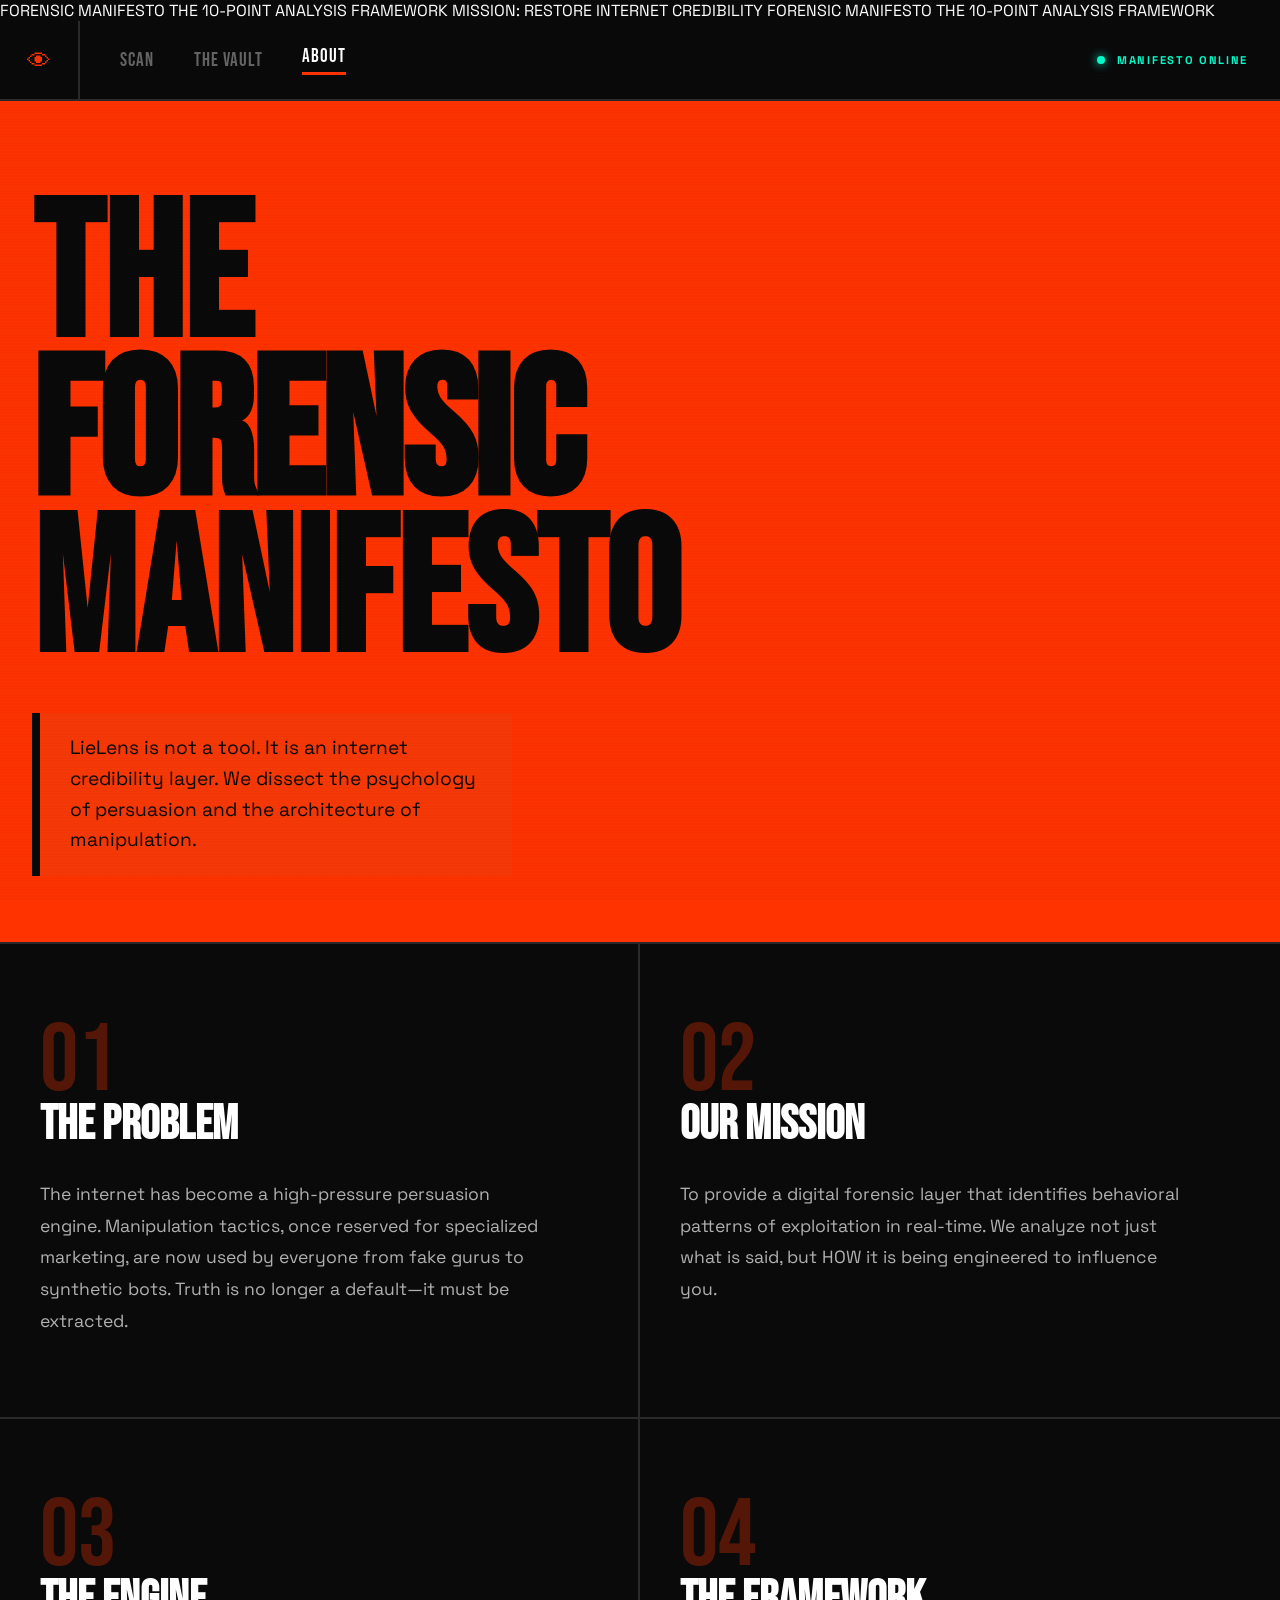
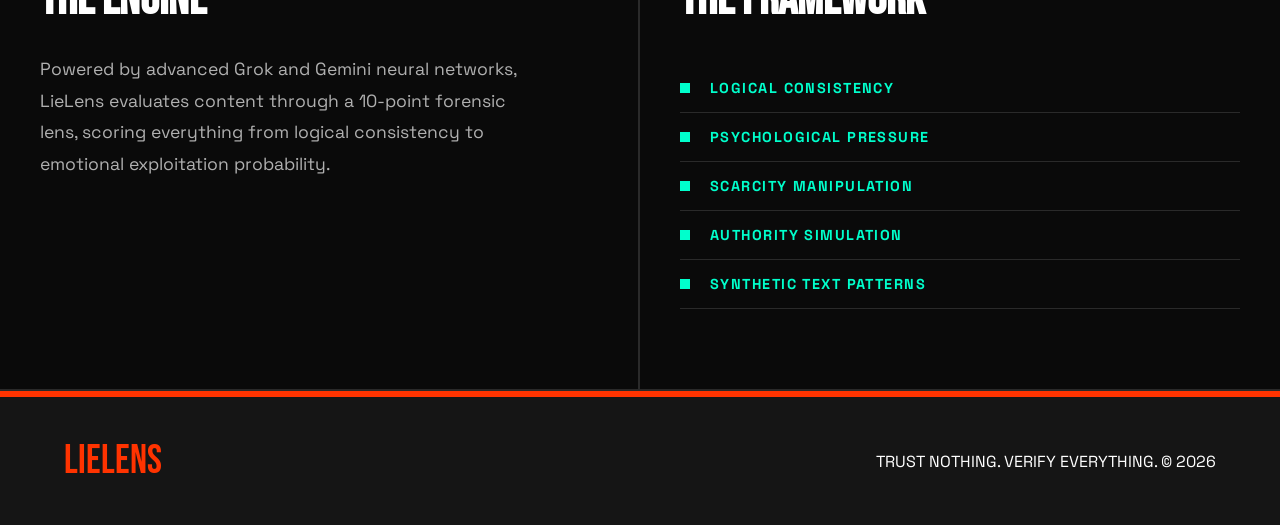
==== static/about.html @ 22c69332 "feat: finalize high-fidelity cyber-brutalist forensic engine v2.0" ====
<!DOCTYPE html>
<html lang="en">
<head>
    <meta charset="UTF-8">
    <meta name="viewport" content="width=device-width, initial-scale=1.0">
    <title>ABOUT | LIELENS Forensic Engine</title>
    <link rel="preconnect" href="https://fonts.googleapis.com">
    <link rel="preconnect" href="https://fonts.gstatic.com" crossorigin>
    <link href="https://fonts.googleapis.com/css2?family=Bebas+Neue&family=Space+Grotesk:wght@400;500;700&display=swap" rel="stylesheet">
    <link rel="stylesheet" href="/static/styles.css">
    <style>
        .manifesto-grid {
            display: grid;
            grid-template-columns: 1fr 1fr;
            border-top: 2px solid var(--border-dim);
        }
        .manifesto-section {
            padding: 80px 40px;
            border-right: 2px solid var(--border-dim);
            border-bottom: 2px solid var(--border-dim);
        }
        .manifesto-section:nth-child(even) {
            border-right: none;
        }
        .section-num {
            font-family: var(--font-display);
            font-size: 6rem;
            line-height: 0.8;
            color: var(--neon-red);
            margin-bottom: 20px;
            opacity: 0.3;
        }
        .section-title {
            font-family: var(--font-display);
            font-size: 3rem;
            line-height: 1;
            margin-bottom: 30px;
            color: var(--text-primary);
        }
        .section-text {
            font-size: 1.1rem;
            line-height: 1.8;
            color: var(--text-secondary);
            max-width: 500px;
        }
        .framework-list {
            margin-top: 40px;
            list-style: none;
        }
        .framework-item {
            padding: 15px 0;
            border-bottom: 1px solid var(--border-dim);
            display: flex;
            gap: 20px;
            align-items: center;
        }
        .item-dot {
            width: 10px;
            height: 10px;
            background: var(--neon-cyan);
        }
        .item-label {
            font-weight: 700;
            letter-spacing: 0.1em;
            font-size: 0.9rem;
            color: var(--neon-cyan);
        }
        .about-hero {
            padding: 100px 32px 60px;
            background: var(--neon-red);
            color: var(--bg-void);
        }
        .about-hero .title-line { color: var(--bg-void); }
        .about-hero .title-outline { -webkit-text-stroke: 3px var(--bg-void); }
        .about-hero .hero-subtitle { border-color: var(--bg-void); color: var(--bg-void); }
    </style>
</head>
<body>

    <!-- TICKER BAR -->
    <div class="ticker-bar">
        <div class="ticker-content">
            <span>FORENSIC MANIFESTO</span>
            <span>THE 10-POINT ANALYSIS FRAMEWORK</span>
            <span>MISSION: RESTORE INTERNET CREDIBILITY</span>
            <span>FORENSIC MANIFESTO</span>
            <span>THE 10-POINT ANALYSIS FRAMEWORK</span>
        </div>
    </div>

    <!-- NAV -->
    <nav class="nav-grid">
        <div class="nav-logo"><span class="logo-icon">👁</span></div>
        <div class="nav-links">
            <a href="/static/index.html" class="nav-link">SCAN</a>
            <a href="/static/vault.html" class="nav-link">THE VAULT</a>
            <a href="/static/about.html" class="nav-link active">ABOUT</a>
        </div>
        <div class="nav-status"><span class="status-dot"></span> MANIFESTO ONLINE</div>
    </nav>

    <!-- HERO -->
    <section class="about-hero">
        <div class="hero-content">
            <h1 class="hero-title">
                <span class="title-line">THE</span>
                <span class="title-line title-outline">FORENSIC</span>
                <span class="title-line">MANIFESTO</span>
            </h1>
            <p class="hero-subtitle">LieLens is not a tool. It is an internet credibility layer. We dissect the psychology of persuasion and the architecture of manipulation.</p>
        </div>
    </section>

    <!-- MANIFESTO GRID -->
    <div class="manifesto-grid">
        
        <div class="manifesto-section">
            <span class="section-num">01</span>
            <h2 class="section-title">THE PROBLEM</h2>
            <p class="section-text">The internet has become a high-pressure persuasion engine. Manipulation tactics, once reserved for specialized marketing, are now used by everyone from fake gurus to synthetic bots. Truth is no longer a default—it must be extracted.</p>
        </div>

        <div class="manifesto-section">
            <span class="section-num">02</span>
            <h2 class="section-title">OUR MISSION</h2>
            <p class="section-text">To provide a digital forensic layer that identifies behavioral patterns of exploitation in real-time. We analyze not just what is said, but HOW it is being engineered to influence you.</p>
        </div>

        <div class="manifesto-section">
            <span class="section-num">03</span>
            <h2 class="section-title">THE ENGINE</h2>
            <p class="section-text">Powered by advanced Grok and Gemini neural networks, LieLens evaluates content through a 10-point forensic lens, scoring everything from logical consistency to emotional exploitation probability.</p>
        </div>

        <div class="manifesto-section">
            <span class="section-num">04</span>
            <h2 class="section-title">THE FRAMEWORK</h2>
            <ul class="framework-list">
                <li class="framework-item"><div class="item-dot"></div><span class="item-label">LOGICAL CONSISTENCY</span></li>
                <li class="framework-item"><div class="item-dot"></div><span class="item-label">PSYCHOLOGICAL PRESSURE</span></li>
                <li class="framework-item"><div class="item-dot"></div><span class="item-label">SCARCITY MANIPULATION</span></li>
                <li class="framework-item"><div class="item-dot"></div><span class="item-label">AUTHORITY SIMULATION</span></li>
                <li class="framework-item"><div class="item-dot"></div><span class="item-label">SYNTHETIC TEXT PATTERNS</span></li>
            </ul>
        </div>

    </div>

    <!-- FOOTER -->
    <footer class="footer-grid">
        <div class="footer-brand">LIELENS</div>
        <div class="footer-copy">TRUST NOTHING. VERIFY EVERYTHING. © 2026</div>
    </footer>

</body>
</html>
---- static/styles.css ----
/* 
   LIELENS FORENSIC ENGINE — MASTER STYLESHEET 
   AESTHETIC: CYBER BRUTALIST / INDUSTRIAL FORENSIC
*/

:root {
    /* COLORS — VOID & NEON */
    --bg-void: #0a0a0a;
    --bg-charcoal: #151515;
    --text-primary: #ffffff;
    --text-secondary: #b0b0b0;
    --text-dim: #666666;
    
    --neon-red: #ff3300;
    --neon-red-dim: #881100;
    --neon-cyan: #00ffcc;
    --neon-cyan-dim: #008866;
    
    --border-dim: #2a2a2a;
    
    /* TYPOGRAPHY */
    --font-display: 'Bebas Neue', sans-serif;
    --font-body: 'Space Grotesk', sans-serif;
}

/* ============================
   CORE RESET & TEXTURE
   ============================ */
* {
    margin: 0;
    padding: 0;
    box-sizing: border-box;
}

body {
    background-color: var(--bg-void);
    color: var(--text-primary);
    font-family: var(--font-body);
    overflow-x: hidden;
    -webkit-font-smoothing: antialiased;
    position: relative;
}

/* NOISE & GRAIN OVERLAY */
body::before {
    content: "";
    position: fixed;
    top: -100%;
    left: -100%;
    width: 300%;
    height: 300%;
    background-image: url("https://www.transparenttextures.com/patterns/asfalt-dark.png");
    opacity: 0.15;
    pointer-events: none;
    z-index: 9999;
}

/* SCANLINE EFFECT */
body::after {
    content: "";
    position: fixed;
    top: 0;
    left: 0;
    width: 100%;
    height: 100%;
    background: linear-gradient(
        rgba(18, 16, 16, 0) 50%, 
        rgba(0, 0, 0, 0.1) 50%
    ), linear-gradient(
        90deg, 
        rgba(255, 0, 0, 0.02), 
        rgba(0, 255, 0, 0.01), 
        rgba(0, 0, 255, 0.02)
    );
    background-size: 100% 3px, 3px 100%;
    pointer-events: none;
    z-index: 9998;
    opacity: 0.2;
}

::selection {
    background: var(--neon-red);
    color: var(--bg-void);
}

/* ============================
   NAVIGATION
   ============================ */
.nav-grid {
    display: grid;
    grid-template-columns: 80px 1fr 200px;
    height: 80px;
    border-bottom: 2px solid var(--border-dim);
    background: var(--bg-void);
    position: sticky;
    top: 0;
    z-index: 1000;
}

.nav-logo {
    display: flex;
    align-items: center;
    justify-content: center;
    border-right: 2px solid var(--border-dim);
    font-size: 1.5rem;
    color: var(--neon-red);
}

.nav-links {
    display: flex;
    align-items: center;
    padding-left: 40px;
}

.nav-link {
    font-family: var(--font-display);
    font-size: 1.2rem;
    color: var(--text-dim);
    text-decoration: none;
    margin-right: 40px;
    letter-spacing: 0.05em;
    transition: color 0.2s;
}

.nav-link:hover, .nav-link.active {
    color: var(--text-primary);
}

.nav-link.active {
    border-bottom: 3px solid var(--neon-red);
    padding-bottom: 4px;
}

.nav-status {
    display: flex;
    align-items: center;
    justify-content: flex-end;
    padding-right: 32px;
    font-size: 0.7rem;
    font-weight: 700;
    letter-spacing: 0.15em;
    color: var(--neon-cyan);
}

.status-dot {
    width: 8px;
    height: 8px;
    background: var(--neon-cyan);
    border-radius: 50%;
    margin-right: 12px;
    box-shadow: 0 0 10px var(--neon-cyan);
    animation: pulse 2s infinite;
}

@keyframes pulse {
    0% { opacity: 1; }
    50% { opacity: 0.4; }
    100% { opacity: 1; }
}

/* ============================
   HERO SECTIONS
   ============================ */
.hero, .vault-hero, .about-hero {
    position: relative;
    padding: 120px 64px 80px;
    border-bottom: 6px solid var(--neon-red);
    min-height: 80vh;
    display: grid;
    grid-template-columns: 1fr 1fr;
    align-items: center;
    gap: 60px;
}

.hero-content {
    grid-column: 1 / -1;
    max-width: 1400px;
}

@media (min-width: 1200px) {
    .hero-content { grid-column: 1 / 2; }
}

.hero-title {
    font-family: var(--font-display);
    line-height: 0.82;
    letter-spacing: -0.02em;
    margin-bottom: 40px;
}

.title-line {
    display: block;
    font-size: clamp(80px, 15vw, 200px);
    color: var(--text-primary);
    text-transform: uppercase;
}

.title-outline {
    -webkit-text-stroke: 3px var(--text-primary);
    color: transparent;
}

.title-accent {
    color: var(--neon-red);
}

.hero-subtitle {
    font-family: var(--font-body);
    font-size: 1.2rem;
    line-height: 1.6;
    color: var(--text-secondary);
    max-width: 480px;
    border-left: 8px solid var(--neon-cyan);
    padding: 20px 30px;
    background: rgba(0, 255, 204, 0.03);
}

.hero-badge {
    position: absolute;
    right: 64px;
    bottom: -40px;
    z-index: 10;
    transform: rotate(-4deg);
}

.badge-inner {
    border: 6px solid var(--neon-red);
    padding: 40px;
    background: var(--bg-void);
    box-shadow: 15px 15px 0px var(--neon-red);
}

/* ============================
   LOADING OVERLAY — SCANNER
   ============================ */
.loading-overlay {
    position: fixed;
    inset: 0;
    background: rgba(10, 10, 10, 0.98);
    z-index: 5000;
    display: flex;
    align-items: center;
    justify-content: center;
    backdrop-filter: blur(20px);
}

.loading-overlay.hidden { display: none !important; }

.scanner-lines {
    width: 300px;
    height: 4px;
    background: var(--neon-red);
    margin: 0 auto 40px;
    box-shadow: 0 0 20px var(--neon-red), 0 0 40px rgba(255, 51, 0, 0.4);
    animation: scanner-sweep 1.5s ease-in-out infinite;
}

@keyframes scanner-sweep {
    0%, 100% { transform: scaleX(0.2); opacity: 0.5; }
    50% { transform: scaleX(1.2); opacity: 1; }
}

.loading-title {
    font-family: var(--font-display);
    font-size: 4rem;
    color: var(--neon-red);
    letter-spacing: 0.1em;
}

/* ============================
   REPORT INTERNALS
   ============================ */
.report-grid {
    display: grid;
    grid-template-columns: 1fr 300px;
    gap: 60px;
    margin-top: 40px;
}

.detail-section { margin-bottom: 50px; }

.detail-label {
    font-family: var(--font-body);
    font-weight: 700;
    font-size: 0.8rem;
    color: var(--neon-cyan);
    margin-bottom: 20px;
    letter-spacing: 0.15em;
    display: block;
}

.detail-text {
    font-size: 1.1rem;
    line-height: 1.8;
    color: var(--text-secondary);
}

.reasoning-box {
    background: var(--bg-charcoal);
    border-left: 6px solid var(--neon-red);
    padding: 30px;
    font-size: 1rem;
    line-height: 1.8;
    color: var(--text-secondary);
}

.sidebar-card {
    padding: 25px;
    border: 2px solid var(--border-dim);
    margin-bottom: 20px;
    text-align: center;
}

.card-val {
    font-family: var(--font-display);
    font-size: 3rem;
    color: var(--neon-red);
}

/* ============================
   SECTION DIVIDERS
   ============================ */
.section-divider {
    display: grid;
    grid-template-columns: auto 1fr auto;
    align-items: center;
    gap: 30px;
    padding: 20px 64px;
    background: var(--bg-charcoal);
    border-bottom: 2px solid var(--border-dim);
}

.divider-label {
    font-family: var(--font-body);
    font-weight: 700;
    font-size: 0.75rem;
    letter-spacing: 0.25em;
    color: var(--neon-cyan);
}

/* ============================
   DASHBOARD / SCANNER
   ============================ */
.analysis-section {
    padding: 80px 64px;
    display: grid;
    grid-template-columns: 1fr 350px;
    gap: 40px;
    max-width: 1600px;
    margin: 0 auto;
}

.input-panel {
    border: 3px solid var(--border-dim);
    background: var(--bg-void);
    position: relative;
}

.panel-header {
    background: var(--bg-charcoal);
    padding: 15px 25px;
    border-bottom: 3px solid var(--border-dim);
    display: flex;
    justify-content: space-between;
}

.panel-tag {
    font-family: var(--font-body);
    font-weight: 700;
    font-size: 0.7rem;
    letter-spacing: 0.15em;
}

textarea {
    width: 100%;
    border: none;
    background: transparent;
    min-height: 400px;
    padding: 40px;
    font-size: 1.2rem;
    color: var(--text-primary);
    font-family: var(--font-body);
    resize: none;
    outline: none;
}

.analyze-btn {
    background: var(--neon-red);
    color: var(--bg-void);
    border: none;
    padding: 16px 40px;
    font-family: var(--font-display);
    font-size: 1.5rem;
    cursor: pointer;
    box-shadow: 8px 8px 0px rgba(255, 51, 0, 0.3);
    transition: transform 0.1s;
}

.analyze-btn:hover {
    transform: translate(-2px, -2px);
    box-shadow: 10px 10px 0px rgba(255, 51, 0, 0.4);
}

.input-sidebar {
    display: flex;
    flex-direction: column;
    gap: 20px;
}

.sidebar-module {
    border: 3px solid var(--border-dim);
    padding: 25px;
    background: var(--bg-charcoal);
}

.module-label {
    font-size: 0.65rem;
    font-weight: 700;
    letter-spacing: 0.2em;
    color: var(--text-dim);
    margin-bottom: 10px;
    display: block;
}

.module-value {
    font-family: var(--font-display);
    font-size: 2.5rem;
    color: var(--neon-red);
    line-height: 1;
}

/* ============================
   RESULTS
   ============================ */
.results-section {
    padding-bottom: 80px;
}

.results-section.hidden {
    display: none;
}

.score-grid {
    display: grid;
    grid-template-columns: repeat(4, 1fr);
    border-bottom: 3px solid var(--border-dim);
}

.score-card {
    padding: 60px 40px;
    border-right: 3px solid var(--border-dim);
    text-align: center;
}

.score-card:last-child {
    border-right: none;
}

.score-label {
    font-family: var(--font-body);
    font-weight: 700;
    font-size: 0.8rem;
    color: var(--text-dim);
    margin-bottom: 20px;
    letter-spacing: 0.1em;
}

.score-value {
    font-family: var(--font-display);
    font-size: 6rem;
    color: var(--neon-red);
    line-height: 1;
}

.tactic-chip {
    padding: 10px 20px;
    border: 2px solid var(--neon-cyan);
    color: var(--neon-cyan);
    font-family: var(--font-body);
    font-weight: 700;
    font-size: 0.8rem;
    text-transform: uppercase;
    margin: 5px;
    display: inline-block;
}

.tactic-chip.danger {
    border-color: var(--neon-red);
    color: var(--neon-red);
}

/* ============================
   VAULT — EVIDENCE LOCKER
   ============================ */
.vault-grid {
    display: grid;
    grid-template-columns: repeat(auto-fill, minmax(400px, 1fr));
    border-top: 4px solid var(--border-dim);
}

.case-file {
    border-right: 3px solid var(--border-dim);
    border-bottom: 3px solid var(--border-dim);
    padding: 80px 40px;
    background: var(--bg-void);
    position: relative;
    cursor: pointer;
    transition: background 0.2s;
}

.case-file:hover {
    background: var(--bg-charcoal);
}

.evidence-tag {
    position: absolute;
    top: 0;
    left: 40px;
    background: var(--neon-red);
    color: var(--bg-void);
    font-family: var(--font-body);
    font-weight: 800;
    font-size: 0.65rem;
    padding: 4px 12px;
}

.case-meta {
    display: flex;
    justify-content: space-between;
    align-items: flex-end;
    margin-bottom: 30px;
    border-bottom: 1px solid var(--border-dim);
    padding-bottom: 15px;
}

.case-risk {
    font-family: var(--font-display);
    font-size: 2.5rem;
    color: var(--neon-red);
}

/* ============================
   MANIFESTO — ABOUT PAGE
   ============================ */
.manifesto-grid {
    display: grid;
    grid-template-columns: 1fr 1fr;
    border-top: 4px solid var(--border-dim);
}

.manifesto-section {
    padding: 120px 60px;
    border-right: 3px solid var(--border-dim);
    border-bottom: 3px solid var(--border-dim);
}

.section-num {
    font-family: var(--font-display);
    font-size: 10rem;
    color: var(--neon-red);
    opacity: 0.15;
    line-height: 0.7;
    margin-bottom: 40px;
}

/* ============================
   MODALS
   ============================ */
.modal-overlay {
    position: fixed;
    inset: 0;
    background: rgba(0,0,0,0.95);
    z-index: 5000;
    display: flex;
    align-items: center;
    justify-content: center;
    backdrop-filter: blur(10px);
}

.modal-overlay.hidden { display: none !important; }

.modal-content {
    background: var(--bg-void);
    border: 4px solid var(--neon-red);
    width: 90%;
    max-width: 1200px;
    max-height: 90vh;
    overflow-y: auto;
    padding: 60px;
    position: relative;
}

/* ============================
   FOOTER
   ============================ */
.footer-grid {
    display: flex;
    justify-content: space-between;
    align-items: center;
    padding: 40px 64px;
    border-top: 6px solid var(--neon-red);
    background: var(--bg-charcoal);
}

.footer-brand {
    font-family: var(--font-display);
    font-size: 2.5rem;
    color: var(--neon-red);
}

/* ============================
   RESPONSIVE
   ============================ */
@media (max-width: 900px) {
    .hero, .analysis-section, .score-grid, .manifesto-grid {
        grid-template-columns: 1fr;
    }
    .hero { padding: 80px 24px; }
    .analysis-section { padding: 40px 24px; }
    .nav-grid { grid-template-columns: 60px 1fr; }
    .nav-status { display: none; }
}
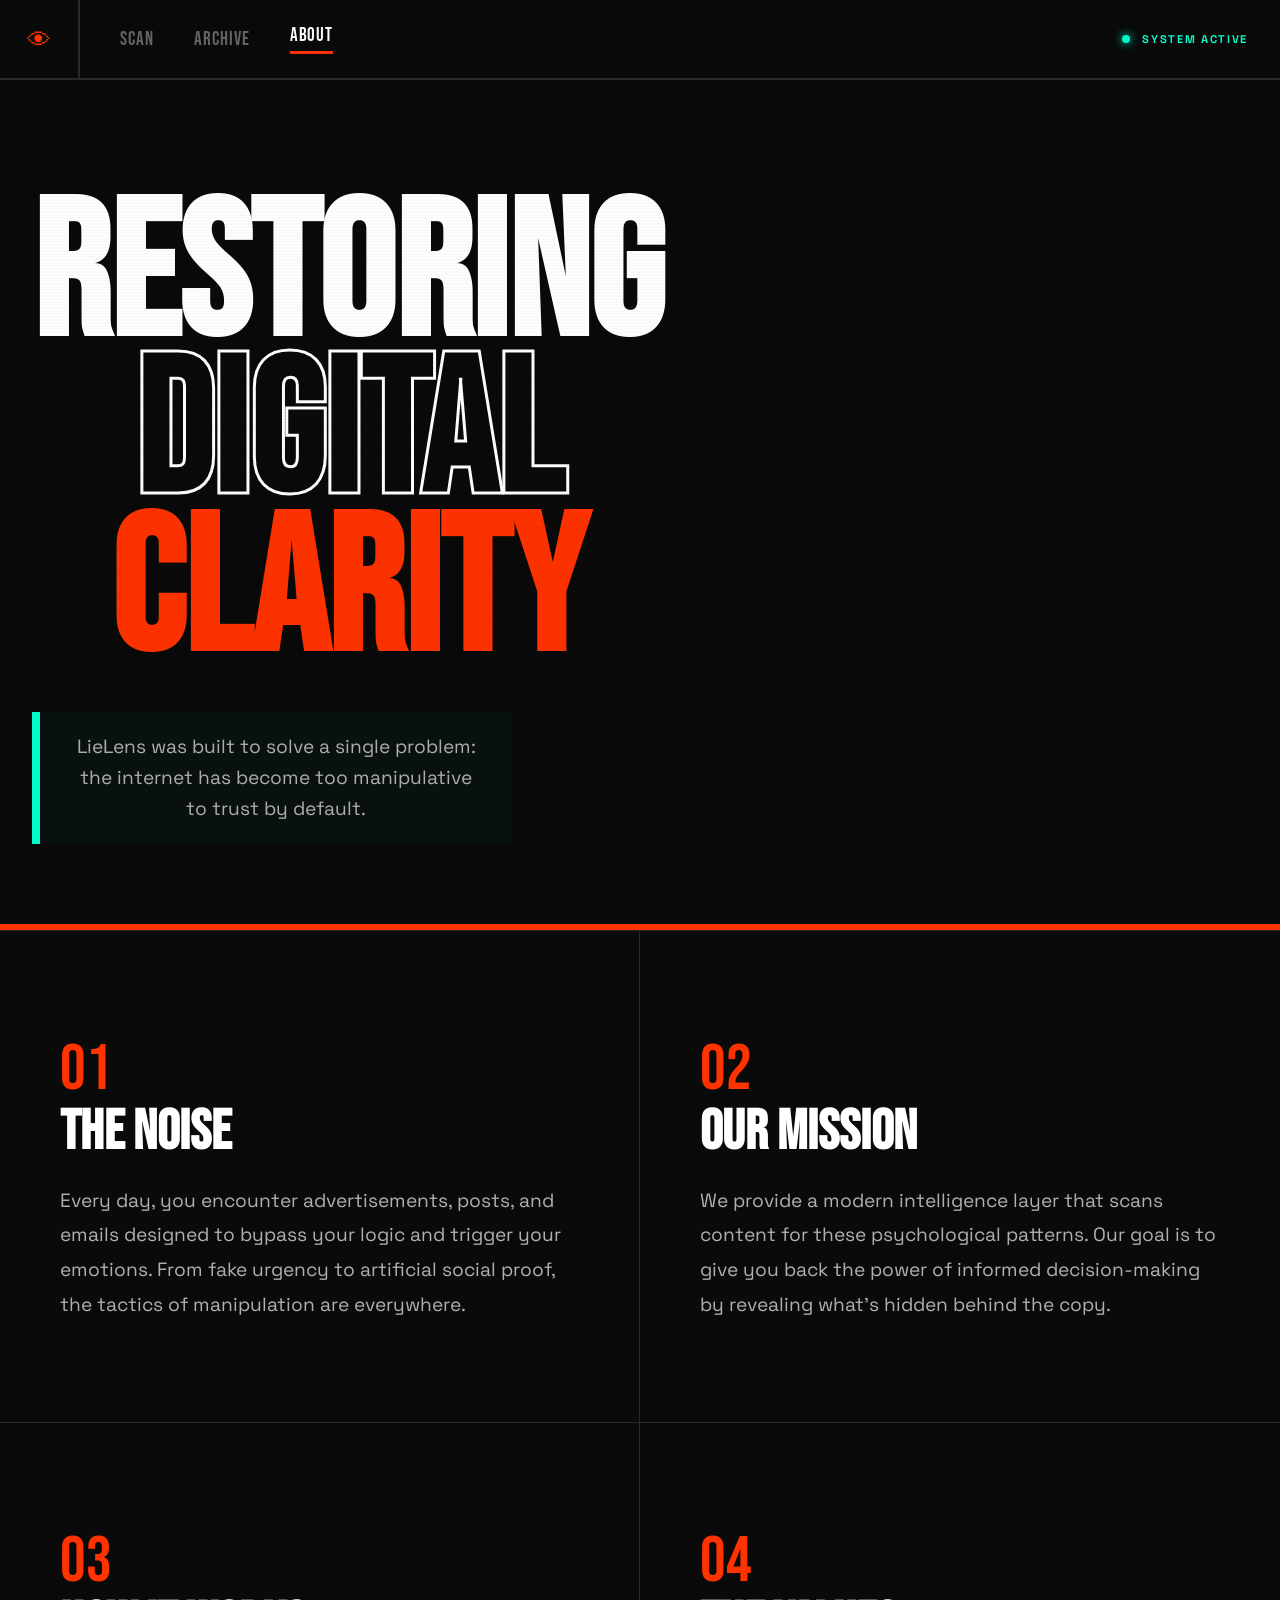
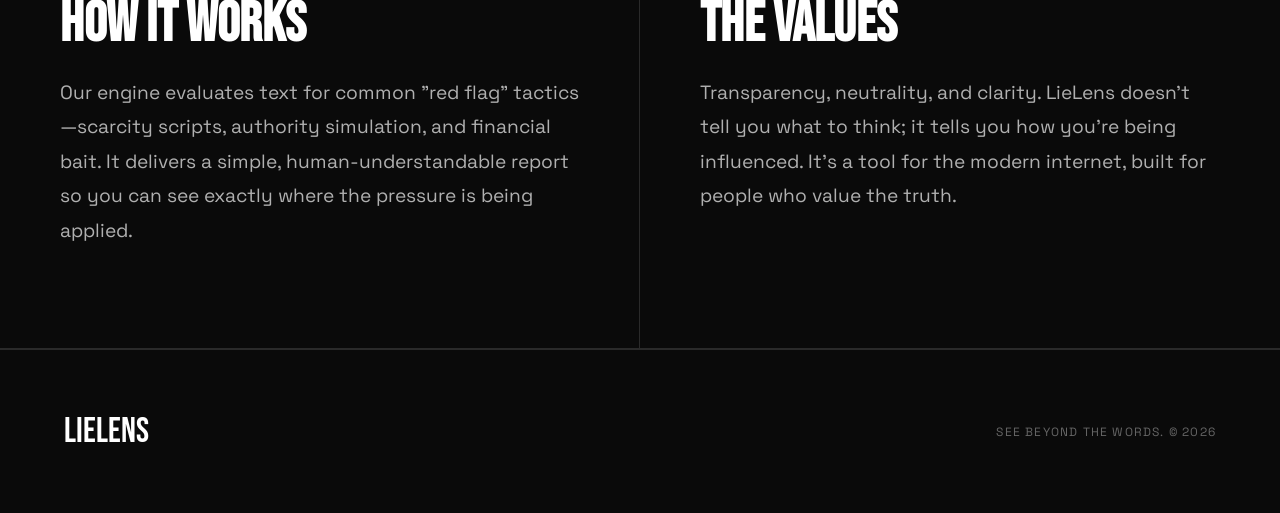
==== commit f072b0e7: "design: pivot to sleek and human-understandable interface" ====
--- a/static/about.html
+++ b/static/about.html
@@ -3,111 +3,73 @@
 <head>
     <meta charset="UTF-8">
     <meta name="viewport" content="width=device-width, initial-scale=1.0">
-    <title>ABOUT | LIELENS Forensic Engine</title>
+    <title>ABOUT | LIELENS</title>
     <link rel="preconnect" href="https://fonts.googleapis.com">
     <link rel="preconnect" href="https://fonts.gstatic.com" crossorigin>
     <link href="https://fonts.googleapis.com/css2?family=Bebas+Neue&family=Space+Grotesk:wght@400;500;700&display=swap" rel="stylesheet">
     <link rel="stylesheet" href="/static/styles.css">
     <style>
+        .about-hero {
+            padding: 120px 32px 80px;
+            background: var(--bg-void);
+            text-align: center;
+        }
         .manifesto-grid {
             display: grid;
             grid-template-columns: 1fr 1fr;
-            border-top: 2px solid var(--border-dim);
+            border-top: 1px solid var(--border-dim);
         }
         .manifesto-section {
-            padding: 80px 40px;
-            border-right: 2px solid var(--border-dim);
-            border-bottom: 2px solid var(--border-dim);
+            padding: 100px 60px;
+            border-right: 1px solid var(--border-dim);
+            border-bottom: 1px solid var(--border-dim);
         }
         .manifesto-section:nth-child(even) {
             border-right: none;
         }
         .section-num {
             font-family: var(--font-display);
-            font-size: 6rem;
-            line-height: 0.8;
+            font-size: 4rem;
             color: var(--neon-red);
             margin-bottom: 20px;
-            opacity: 0.3;
         }
         .section-title {
             font-family: var(--font-display);
-            font-size: 3rem;
-            line-height: 1;
-            margin-bottom: 30px;
+            font-size: 3.5rem;
+            line-height: 0.9;
+            margin-bottom: 25px;
             color: var(--text-primary);
         }
         .section-text {
-            font-size: 1.1rem;
+            font-size: 1.2rem;
             line-height: 1.8;
             color: var(--text-secondary);
-            max-width: 500px;
+            max-width: 550px;
         }
-        .framework-list {
-            margin-top: 40px;
-            list-style: none;
-        }
-        .framework-item {
-            padding: 15px 0;
-            border-bottom: 1px solid var(--border-dim);
-            display: flex;
-            gap: 20px;
-            align-items: center;
-        }
-        .item-dot {
-            width: 10px;
-            height: 10px;
-            background: var(--neon-cyan);
-        }
-        .item-label {
-            font-weight: 700;
-            letter-spacing: 0.1em;
-            font-size: 0.9rem;
-            color: var(--neon-cyan);
-        }
-        .about-hero {
-            padding: 100px 32px 60px;
-            background: var(--neon-red);
-            color: var(--bg-void);
-        }
-        .about-hero .title-line { color: var(--bg-void); }
-        .about-hero .title-outline { -webkit-text-stroke: 3px var(--bg-void); }
-        .about-hero .hero-subtitle { border-color: var(--bg-void); color: var(--bg-void); }
     </style>
 </head>
 <body>
-
-    <!-- TICKER BAR -->
-    <div class="ticker-bar">
-        <div class="ticker-content">
-            <span>FORENSIC MANIFESTO</span>
-            <span>THE 10-POINT ANALYSIS FRAMEWORK</span>
-            <span>MISSION: RESTORE INTERNET CREDIBILITY</span>
-            <span>FORENSIC MANIFESTO</span>
-            <span>THE 10-POINT ANALYSIS FRAMEWORK</span>
-        </div>
-    </div>
 
     <!-- NAV -->
     <nav class="nav-grid">
         <div class="nav-logo"><span class="logo-icon">👁</span></div>
         <div class="nav-links">
             <a href="/static/index.html" class="nav-link">SCAN</a>
-            <a href="/static/vault.html" class="nav-link">THE VAULT</a>
+            <a href="/static/vault.html" class="nav-link">ARCHIVE</a>
             <a href="/static/about.html" class="nav-link active">ABOUT</a>
         </div>
-        <div class="nav-status"><span class="status-dot"></span> MANIFESTO ONLINE</div>
+        <div class="nav-status"><span class="status-dot"></span> SYSTEM ACTIVE</div>
     </nav>
 
     <!-- HERO -->
     <section class="about-hero">
         <div class="hero-content">
             <h1 class="hero-title">
-                <span class="title-line">THE</span>
-                <span class="title-line title-outline">FORENSIC</span>
-                <span class="title-line">MANIFESTO</span>
+                <span class="title-line">RESTORING</span>
+                <span class="title-line title-outline">DIGITAL</span>
+                <span class="title-line title-accent">CLARITY</span>
             </h1>
-            <p class="hero-subtitle">LieLens is not a tool. It is an internet credibility layer. We dissect the psychology of persuasion and the architecture of manipulation.</p>
+            <p class="hero-subtitle">LieLens was built to solve a single problem: the internet has become too manipulative to trust by default.</p>
         </div>
     </section>
 
@@ -116,32 +78,26 @@
         
         <div class="manifesto-section">
             <span class="section-num">01</span>
-            <h2 class="section-title">THE PROBLEM</h2>
-            <p class="section-text">The internet has become a high-pressure persuasion engine. Manipulation tactics, once reserved for specialized marketing, are now used by everyone from fake gurus to synthetic bots. Truth is no longer a default—it must be extracted.</p>
+            <h2 class="section-title">THE NOISE</h2>
+            <p class="section-text">Every day, you encounter advertisements, posts, and emails designed to bypass your logic and trigger your emotions. From fake urgency to artificial social proof, the tactics of manipulation are everywhere.</p>
         </div>
 
         <div class="manifesto-section">
             <span class="section-num">02</span>
             <h2 class="section-title">OUR MISSION</h2>
-            <p class="section-text">To provide a digital forensic layer that identifies behavioral patterns of exploitation in real-time. We analyze not just what is said, but HOW it is being engineered to influence you.</p>
+            <p class="section-text">We provide a modern intelligence layer that scans content for these psychological patterns. Our goal is to give you back the power of informed decision-making by revealing what's hidden behind the copy.</p>
         </div>
 
         <div class="manifesto-section">
             <span class="section-num">03</span>
-            <h2 class="section-title">THE ENGINE</h2>
-            <p class="section-text">Powered by advanced Grok and Gemini neural networks, LieLens evaluates content through a 10-point forensic lens, scoring everything from logical consistency to emotional exploitation probability.</p>
+            <h2 class="section-title">HOW IT WORKS</h2>
+            <p class="section-text">Our engine evaluates text for common "red flag" tactics—scarcity scripts, authority simulation, and financial bait. It delivers a simple, human-understandable report so you can see exactly where the pressure is being applied.</p>
         </div>
 
         <div class="manifesto-section">
             <span class="section-num">04</span>
-            <h2 class="section-title">THE FRAMEWORK</h2>
-            <ul class="framework-list">
-                <li class="framework-item"><div class="item-dot"></div><span class="item-label">LOGICAL CONSISTENCY</span></li>
-                <li class="framework-item"><div class="item-dot"></div><span class="item-label">PSYCHOLOGICAL PRESSURE</span></li>
-                <li class="framework-item"><div class="item-dot"></div><span class="item-label">SCARCITY MANIPULATION</span></li>
-                <li class="framework-item"><div class="item-dot"></div><span class="item-label">AUTHORITY SIMULATION</span></li>
-                <li class="framework-item"><div class="item-dot"></div><span class="item-label">SYNTHETIC TEXT PATTERNS</span></li>
-            </ul>
+            <h2 class="section-title">THE VALUES</h2>
+            <p class="section-text">Transparency, neutrality, and clarity. LieLens doesn't tell you what to think; it tells you how you're being influenced. It’s a tool for the modern internet, built for people who value the truth.</p>
         </div>
 
     </div>
@@ -149,7 +105,7 @@
     <!-- FOOTER -->
     <footer class="footer-grid">
         <div class="footer-brand">LIELENS</div>
-        <div class="footer-copy">TRUST NOTHING. VERIFY EVERYTHING. © 2026</div>
+        <div class="footer-copy">SEE BEYOND THE WORDS. © 2026</div>
     </footer>
 
 </body>
--- a/static/styles.css
+++ b/static/styles.css
@@ -540,54 +540,134 @@
 }
 
 /* ============================
-   MANIFESTO — ABOUT PAGE
+   VAULT — REFINED ARCHIVE
+   ============================ */
+.vault-grid {
+    display: grid;
+    grid-template-columns: repeat(auto-fill, minmax(450px, 1fr));
+    border-top: 1px solid var(--border-dim);
+}
+
+.case-file {
+    border-right: 1px solid var(--border-dim);
+    border-bottom: 1px solid var(--border-dim);
+    padding: 60px 50px;
+    background: var(--bg-void);
+    transition: all 0.3s ease;
+}
+
+.case-file:hover {
+    background: var(--bg-charcoal);
+    transform: translateY(-4px);
+}
+
+.case-meta {
+    display: flex;
+    justify-content: space-between;
+    align-items: center;
+    margin-bottom: 25px;
+}
+
+.case-risk {
+    font-family: var(--font-display);
+    font-size: 2.5rem;
+    color: var(--neon-red);
+}
+
+.case-tag {
+    font-family: var(--font-body);
+    font-weight: 700;
+    font-size: 0.7rem;
+    letter-spacing: 0.1em;
+    color: var(--text-dim);
+    text-transform: uppercase;
+}
+
+.case-title {
+    font-size: 3rem;
+    margin-bottom: 20px;
+    line-height: 1;
+}
+
+.case-summary {
+    font-size: 1.1rem;
+    line-height: 1.6;
+    color: var(--text-secondary);
+}
+
+/* ============================
+   MANIFESTO — HUMAN CENTRIC
    ============================ */
 .manifesto-grid {
     display: grid;
     grid-template-columns: 1fr 1fr;
-    border-top: 4px solid var(--border-dim);
+    border-top: 1px solid var(--border-dim);
 }
 
 .manifesto-section {
-    padding: 120px 60px;
-    border-right: 3px solid var(--border-dim);
-    border-bottom: 3px solid var(--border-dim);
+    padding: 120px 80px;
+    border-right: 1px solid var(--border-dim);
+    border-bottom: 1px solid var(--border-dim);
 }
 
 .section-num {
     font-family: var(--font-display);
-    font-size: 10rem;
-    color: var(--neon-red);
-    opacity: 0.15;
-    line-height: 0.7;
-    margin-bottom: 40px;
-}
-
-/* ============================
-   MODALS
+    font-size: 4rem;
+    color: var(--neon-cyan);
+    margin-bottom: 20px;
+}
+
+.section-title {
+    font-size: 4rem;
+    line-height: 0.9;
+    margin-bottom: 30px;
+}
+
+.section-text {
+    font-size: 1.25rem;
+    line-height: 1.8;
+    color: var(--text-secondary);
+}
+
+/* ============================
+   MODALS — REFINED
    ============================ */
 .modal-overlay {
     position: fixed;
     inset: 0;
-    background: rgba(0,0,0,0.95);
+    background: rgba(0, 0, 0, 0.92);
     z-index: 5000;
     display: flex;
     align-items: center;
     justify-content: center;
-    backdrop-filter: blur(10px);
+    backdrop-filter: blur(20px);
 }
 
 .modal-overlay.hidden { display: none !important; }
 
 .modal-content {
     background: var(--bg-void);
-    border: 4px solid var(--neon-red);
+    border: 1px solid var(--border-dim);
     width: 90%;
-    max-width: 1200px;
-    max-height: 90vh;
+    max-width: 1000px;
+    max-height: 85vh;
     overflow-y: auto;
-    padding: 60px;
+    padding: 80px 60px;
     position: relative;
+    box-shadow: 0 40px 100px rgba(0,0,0,0.8);
+}
+
+.close-modal {
+    position: absolute;
+    top: 30px;
+    right: 40px;
+    background: transparent;
+    border: none;
+    color: var(--text-dim);
+    font-size: 0.8rem;
+    font-weight: 700;
+    cursor: pointer;
+    letter-spacing: 0.2em;
 }
 
 /* ============================
@@ -597,15 +677,20 @@
     display: flex;
     justify-content: space-between;
     align-items: center;
-    padding: 40px 64px;
-    border-top: 6px solid var(--neon-red);
-    background: var(--bg-charcoal);
+    padding: 60px 64px;
+    border-top: 1px solid var(--border-dim);
 }
 
 .footer-brand {
     font-family: var(--font-display);
-    font-size: 2.5rem;
-    color: var(--neon-red);
+    font-size: 2.2rem;
+    color: var(--text-primary);
+}
+
+.footer-copy {
+    font-size: 0.75rem;
+    color: var(--text-dim);
+    letter-spacing: 0.1em;
 }
 
 /* ============================
